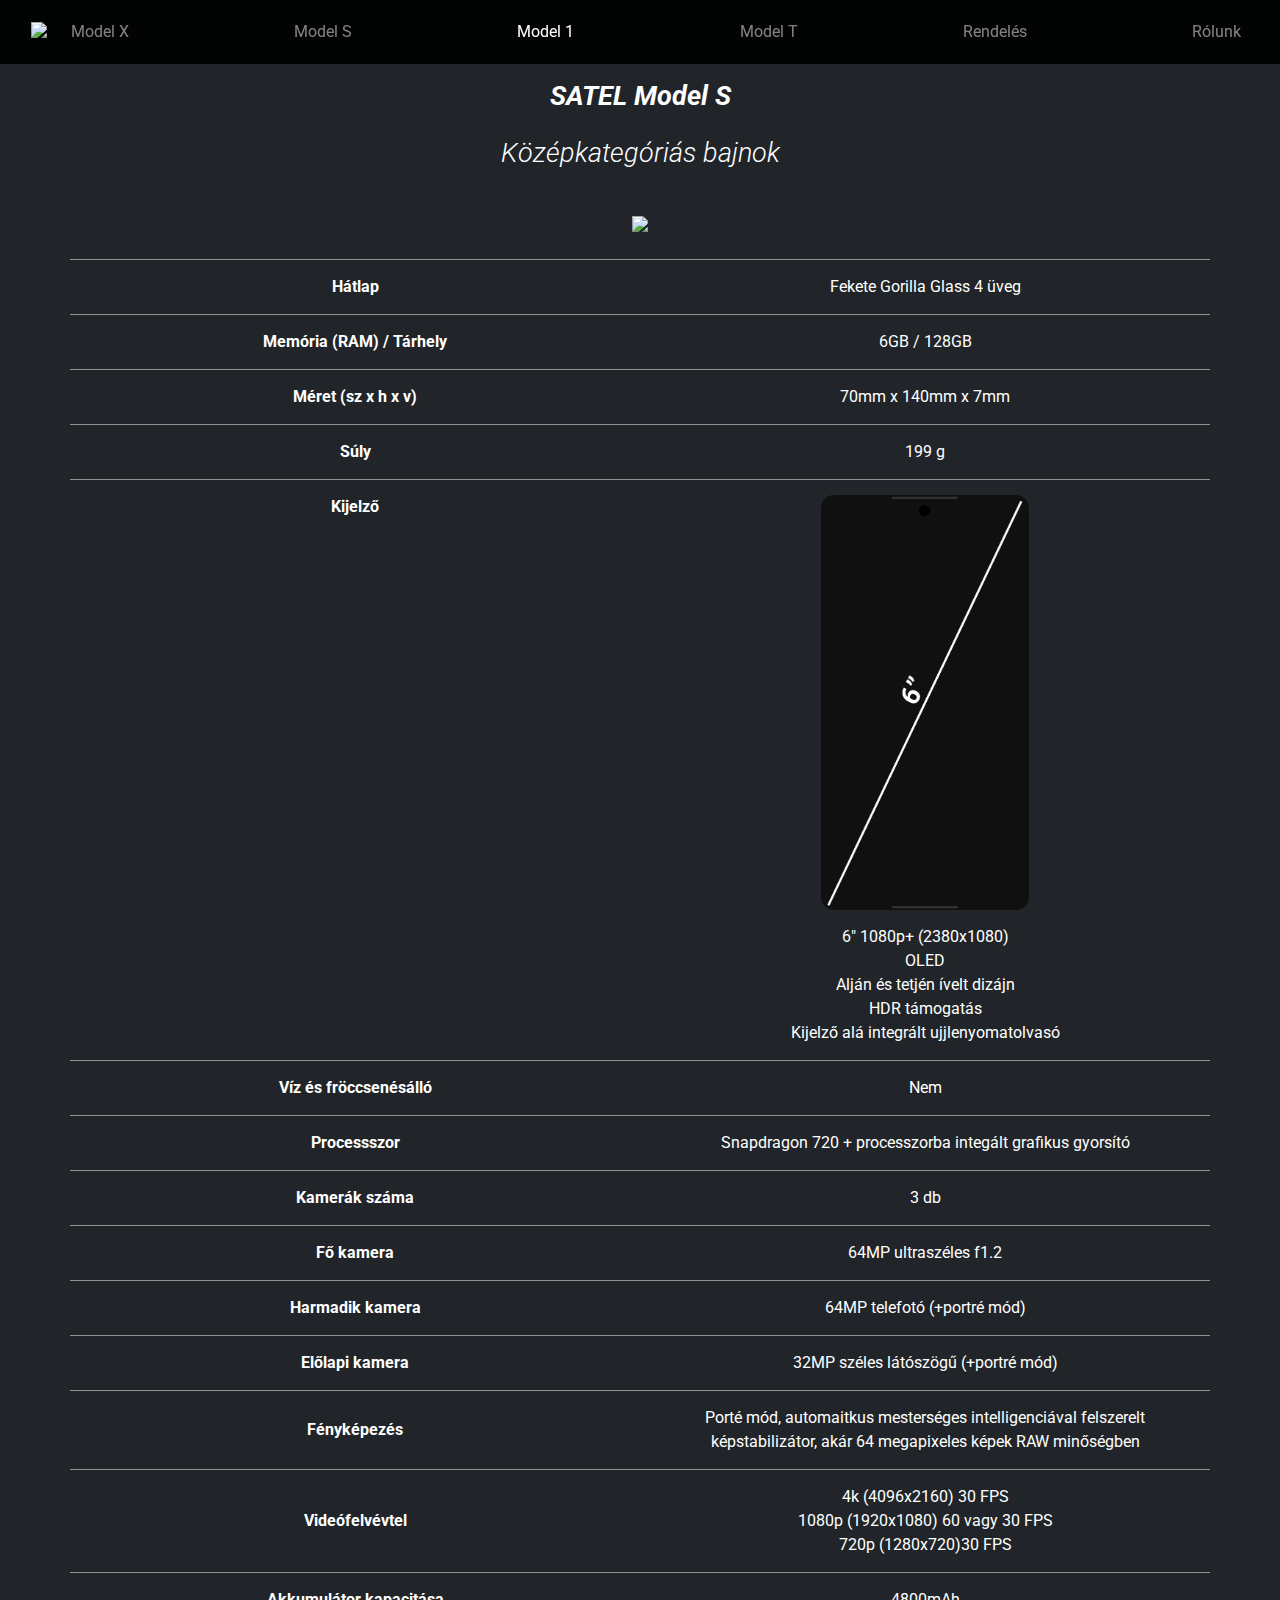
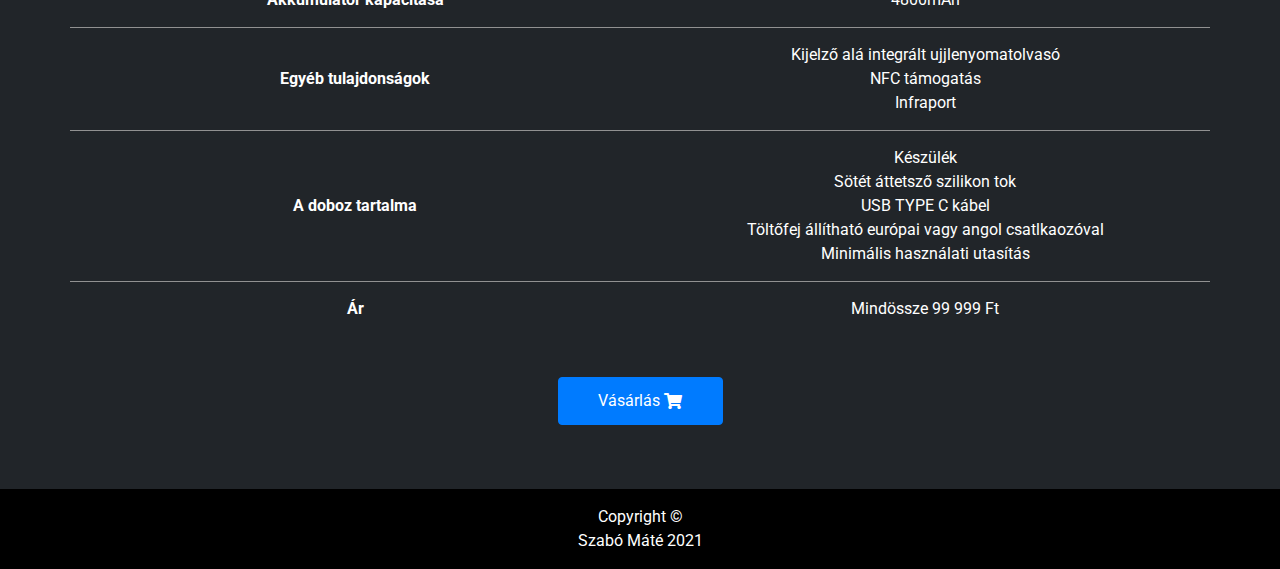
==== 1-details.html @ 9586a4cf "Fixed mentioned things by Linexy" ====
<!DOCTYPE html>
<html style="color: rgb(17,17,17);">

<head>
    <meta charset="utf-8">
    <meta name="viewport" content="width=device-width, initial-scale=1.0, shrink-to-fit=no">
    <title>Vizsga</title>
    <link rel="icon" type="image/png" sizes="256x256" href="assets/img/satel.png?h=edd8dccc657f54d1476982cf4995355c">
    <link rel="icon" type="image/png" sizes="256x256" href="assets/img/satel.png?h=edd8dccc657f54d1476982cf4995355c">
    <link rel="icon" type="image/png" sizes="256x256" href="assets/img/satel.png?h=edd8dccc657f54d1476982cf4995355c">
    <link rel="icon" type="image/png" sizes="256x256" href="assets/img/satel.png?h=edd8dccc657f54d1476982cf4995355c">
    <link rel="icon" type="image/png" sizes="256x256" href="assets/img/satel.png?h=edd8dccc657f54d1476982cf4995355c">
    <link rel="stylesheet" href="https://cdnjs.cloudflare.com/ajax/libs/twitter-bootstrap/4.5.2/css/bootstrap.min.css">
    <link rel="stylesheet" href="https://fonts.googleapis.com/css?family=Lora">
    <link rel="stylesheet" href="https://fonts.googleapis.com/css?family=Noto+Sans">
    <link rel="stylesheet" href="https://fonts.googleapis.com/css?family=Roboto:100,100i,300,300i,400,400i,500,500i,700,700i,900,900i">
    <link rel="stylesheet" href="https://fonts.googleapis.com/css?family=Roboto+Condensed">
    <link rel="stylesheet" href="https://fonts.googleapis.com/css?family=Roboto+Mono">
    <link rel="stylesheet" href="https://fonts.googleapis.com/css?family=Roboto+Slab">
    <link rel="stylesheet" href="https://use.fontawesome.com/releases/v5.12.0/css/all.css">
    <link rel="stylesheet" href="https://cdnjs.cloudflare.com/ajax/libs/font-awesome/4.7.0/css/font-awesome.min.css">
    <link rel="stylesheet" href="assets/fonts/fontawesome5-overrides.min.css?h=9db842b3dc3336737559eb4abc0f1b3d">
    <link rel="stylesheet" href="assets/css/styles.min.css?h=4b1eeb6b6dac32bccb40f4363daa2db7">
    <link rel="stylesheet" href="https://cdnjs.cloudflare.com/ajax/libs/aos/2.2.0/aos.css">
</head>

<body style="padding-top: 76px;color: rgb(255,255,255);background: #212529;font-family: Roboto, sans-serif;">
    <nav class="navbar navbar-dark navbar-expand-md fixed-top" style="background: rgba(0,0,0,0.92);">
        <div class="container-fluid"><a class="navbar-brand" href="index.html" style="height: 48px;"><img id="logo" src="assets/img/satel.png?h=edd8dccc657f54d1476982cf4995355c"></a><button data-toggle="collapse" class="navbar-toggler" data-target="#navcol-1"><span class="sr-only">Toggle navigation</span><span class="navbar-toggler-icon"></span></button>
            <div
                class="collapse navbar-collapse" id="navcol-1">
                <ul class="nav navbar-nav flex-grow-1 justify-content-between">
                    <li class="nav-item"><a class="nav-link" href="index.html#model-x">Model X</a></li>
                    <li class="nav-item"><a class="nav-link" href="index.html#model-s">Model S</a></li>
                    <li class="nav-item"><a class="nav-link active" href="index.html#model-1">Model 1</a></li>
                    <li class="nav-item"><a class="nav-link" href="index.html#model-t">Model T</a></li>
                    <li class="nav-item"><a class="nav-link" href="form.html">Rendelés</a></li>
                    <li class="nav-item"><a class="nav-link" href="about.html">Rólunk</a></li>
                </ul>
        </div>
        </div>
    </nav>
    <!-- Start: 2 Rows 1+2 Columns -->
    <div class="d-flex d-xl-flex flex-column justify-content-center align-items-center align-content-center align-items-xl-center">
        <div class="container text-center">
            <div class="row" data-aos="fade-up" style="border-width: 1px;border-color: #919191;border-bottom-style: solid;">
                <div class="col-md-12">
                    <p data-aos="fade" data-aos-duration="700" class="title" style="text-align: center;font-size: 27px;font-weight: bold;"><em>SATEL Model S</em><br></p>
                    <p data-aos="fade" data-aos-duration="350" data-aos-delay="350" class="subtitle" style="text-align: center;font-size: 27px;font-weight: 300;"><em>Középkategóriás bajnok</em><br></p>
                </div>
                <div class="col-md-12"><img data-aos="zoom-in" data-aos-duration="550" data-aos-delay="550" src="assets/img/Phone%20front%201.png?h=a044ed323709df4ae20cce576d5b8ad8" style="width: 333px;margin-bottom: 27px;margin-top: 27px;"></div>
            </div>
            <div class="row text-center d-flex d-xl-flex flex-grow-1 justify-content-center align-items-baseline align-content-center justify-content-xl-end align-items-xl-center" data-aos="fade-up" style="border: 1px none #919191 ;border-right-style: none;border-bottom-style: solid;">
                <div class="col-md-6 offset-0 text-left d-flex d-xl-flex flex-row justify-content-center align-self-center justify-content-xl-center align-items-xl-center" style="margin-top: auto;margin-bottom: auto;">
                    <div class="text-center d-xl-flex align-items-xl-center">
                        <p class="d-xl-flex justify-content-xl-center align-items-xl-center" style="margin: 15px;"><strong>Hátlap</strong></p>
                    </div>
                </div>
                <div class="col-md-6">
                    <div>
                        <p style="margin: 15px;">Fekete Gorilla Glass 4 üveg</p>
                    </div>
                </div>
            </div>
            <div class="row" data-aos="fade-up" style="border-width: 1px;border-color: #919191;border-bottom-style: solid;">
                <div class="col-md-6" style="margin-top: auto;margin-bottom: auto;">
                    <div>
                        <p style="margin: 15px;"><strong>Memória (RAM) / Tárhely</strong></p>
                    </div>
                </div>
                <div class="col-md-6">
                    <div>
                        <p style="margin: 15px;">6GB / 128GB<br></p>
                    </div>
                </div>
            </div>
            <div class="row" data-aos="fade-up" style="border-width: 1px;border-color: #919191;border-bottom-style: solid;">
                <div class="col-md-6">
                    <div>
                        <p style="margin: 15px;"><strong>Méret (sz x h x v)</strong></p>
                    </div>
                </div>
                <div class="col-md-6">
                    <div>
                        <p style="margin: 15px;">70mm x 140mm x 7mm</p>
                    </div>
                </div>
            </div>
            <div class="row" data-aos="fade-up" style="border-width: 1px;border-color: #919191;border-bottom-style: solid;">
                <div class="col-md-6">
                    <div>
                        <p style="margin: 15px;"><strong>Súly</strong></p>
                    </div>
                </div>
                <div class="col-md-6">
                    <div>
                        <p style="margin: 15px;">199 g</p>
                    </div>
                </div>
            </div>
            <div class="row" data-aos="fade-up" style="border: 1px none #919191 ;border-bottom-style: solid;">
                <div class="col-md-6">
                    <div>
                        <p style="margin-top: 15px;"><strong>Kijelző</strong></p>
                    </div>
                </div>
                <div class="col-md-6">
                    <div></div><img src="assets/img/Phone%20front%201%20size.png?h=485a93ac71f6abad9d766eea19a17dcf" style="width: 208px;margin-top: 15px;">
                    <p style="margin: 15px;">6" 1080p+ (2380x1080)<br>OLED<br>Alján és tetjén ívelt dizájn<br>HDR támogatás<br>Kijelző alá integrált ujjlenyomatolvasó<br></p>
                </div>
            </div>
            <div class="row" data-aos="fade-up" style="border-width: 1px;border-color: #919191;border-bottom-style: solid;">
                <div class="col-md-6">
                    <div>
                        <p style="margin: 15px;"><strong>Víz és fröccsenésálló</strong></p>
                    </div>
                </div>
                <div class="col-md-6">
                    <div>
                        <p style="margin: 15px;">Nem</p>
                    </div>
                </div>
            </div>
            <div class="row" data-aos="fade-up" style="border-width: 1px;border-color: #919191;border-bottom-style: solid;">
                <div class="col-md-6">
                    <div>
                        <p style="margin: 15px;"><strong>Processszor</strong></p>
                    </div>
                </div>
                <div class="col-md-6">
                    <div>
                        <p style="margin: 15px;">Snapdragon 720 + processzorba integált grafikus gyorsító</p>
                    </div>
                </div>
            </div>
            <div class="row" data-aos="fade-up" style="border-width: 1px;border-color: #919191;border-bottom-style: solid;">
                <div class="col-md-6 d-xl-flex justify-content-xl-center align-items-xl-center">
                    <div>
                        <p style="margin: 15px;"><strong>Kamerák száma</strong></p>
                    </div>
                </div>
                <div class="col-md-6">
                    <div>
                        <p style="margin: 15px;">3 db</p>
                    </div>
                </div>
            </div>
            <div class="row" data-aos="fade-up" style="border-width: 1px;border-color: #919191;border-bottom-style: solid;">
                <div class="col-md-6 d-xl-flex justify-content-xl-center align-items-xl-center">
                    <div>
                        <p style="margin: 15px;"><strong>Fő kamera</strong></p>
                    </div>
                </div>
                <div class="col-md-6">
                    <div>
                        <p style="margin: 15px;">64MP ultraszéles f1.2</p>
                    </div>
                </div>
            </div>
            <div class="row" data-aos="fade-up" style="border-width: 1px;border-color: #919191;border-bottom-style: solid;">
                <div class="col-md-6 d-xl-flex justify-content-xl-center align-items-xl-center">
                    <div>
                        <p style="margin: 15px;"><strong>Harmadik kamera</strong></p>
                    </div>
                </div>
                <div class="col-md-6">
                    <div>
                        <p style="margin: 15px;">64MP telefotó (+portré mód)</p>
                    </div>
                </div>
            </div>
            <div class="row" data-aos="fade-up" style="border-width: 1px;border-color: #919191;border-bottom-style: solid;">
                <div class="col-md-6 d-xl-flex justify-content-xl-center align-items-xl-center">
                    <div>
                        <p style="margin: 15px;"><strong>Előlapi kamera</strong></p>
                    </div>
                </div>
                <div class="col-md-6">
                    <div>
                        <p style="margin: 15px;">32MP széles látószögű (+portré mód)</p>
                    </div>
                </div>
            </div>
            <div class="row" data-aos="fade-up" style="border-width: 1px;border-color: #919191;border-bottom-style: solid;">
                <div class="col-md-6 d-xl-flex justify-content-xl-center align-items-xl-center">
                    <div>
                        <p style="margin: 15px;"><strong>Fényképezés</strong></p>
                    </div>
                </div>
                <div class="col-md-6 text-left">
                    <div>
                        <p class="text-center" style="margin: 15px;">Porté mód, automaitkus mesterséges intelligenciával felszerelt képstabilizátor, akár 64 megapixeles képek RAW minőségben</p>
                    </div>
                </div>
            </div>
            <div class="row" data-aos="fade-up" style="border-width: 1px;border-color: #919191;border-bottom-style: solid;">
                <div class="col-md-6 d-xl-flex justify-content-xl-center align-items-xl-center">
                    <div>
                        <p style="margin: 15px;"><strong>Videófelvévtel</strong></p>
                    </div>
                </div>
                <div class="col-md-6 text-left">
                    <div>
                        <p class="text-center" style="margin: 15px;">4k (4096x2160) 30 FPS<br>1080p (1920x1080) 60 vagy 30 FPS<br>720p (1280x720)30 FPS</p>
                    </div>
                </div>
            </div>
            <div class="row" data-aos="fade-up" style="border-width: 1px;border-color: #919191;border-bottom-style: solid;">
                <div class="col-md-6 d-xl-flex justify-content-xl-center align-items-xl-center">
                    <div>
                        <p style="margin: 15px;"><strong>Akkumulátor kapacitása</strong></p>
                    </div>
                </div>
                <div class="col-md-6 text-left">
                    <div>
                        <p class="text-center" style="margin: 15px;">4800mAh</p>
                    </div>
                </div>
            </div>
            <div class="row" data-aos="fade-up" style="border-width: 1px;border-color: #919191;border-bottom-style: solid;">
                <div class="col-md-6 text-center d-xl-flex justify-content-xl-center align-items-xl-center">
                    <div>
                        <p style="margin: 15px;"><strong>Egyéb tulajdonságok</strong></p>
                    </div>
                </div>
                <div class="col-md-6 text-left">
                    <div>
                        <p class="text-center" style="margin: 15px;">Kijelző alá integrált ujjlenyomatolvasó<br>NFC támogatás<br>Infraport<br></p>
                    </div>
                </div>
            </div>
            <div class="row" data-aos="fade-up" style="border: 1px none #919191 ;border-bottom-style: solid;">
                <div class="col-md-6 d-xl-flex justify-content-xl-center align-items-xl-center">
                    <div>
                        <p style="margin: 15px;"><strong>A doboz tartalma</strong></p>
                    </div>
                </div>
                <div class="col-md-6">
                    <div>
                        <p class="text-center" style="margin: 15px;">Készülék<br>Sötét áttetsző szilikon tok<br>USB TYPE C kábel<br>Töltőfej állítható európai vagy angol csatlkaozóval<br>Minimális használati utasítás</p>
                    </div>
                </div>
            </div>
            <div class="row" data-aos="fade-up" style="border-style: none;border-bottom-style: none;margin-bottom: 6px;">
                <div class="col-md-6 d-xl-flex justify-content-xl-center align-items-xl-center">
                    <div>
                        <p style="margin: 15px;"><strong>Ár</strong></p>
                    </div>
                </div>
                <div class="col-md-6">
                    <div>
                        <p class="text-center" style="margin: 15px;">Mindössze 99 999 Ft</p>
                    </div>
                </div>
            </div>
        </div>
    </div>
    <!-- End: 2 Rows 1+2 Columns -->
    <section class="text-center d-flex d-xl-flex justify-content-center align-items-center justify-content-xl-center" data-aos="zoom-in" data-aos-duration="500" id="shopping-button" style="margin-top: 35px;margin-bottom: 64px;"><a class="btn btn-primary d-flex justify-content-center align-items-center" role="button" href="form.html" style="width: 165px;height: 48px;padding: 0px;padding-top: auto;padding-bottom: auto;">Vásárlás&nbsp;<i class="fas fa-shopping-cart"></i></a></section>
    <footer
        class="text-white d-flex d-xl-flex flex-column justify-content-center align-items-center align-content-center justify-content-xl-center align-items-xl-center" style="background: rgb(0,0,0);height: 80px;width: 100%;position: absolute;/*bottom: 0;*/">
        <div class="d-flex d-xl-flex flex-column justify-content-xl-center align-items-xl-center">
            <p class="text-center" style="margin-bottom: 0;">Copyright ©<br></p>
            <p class="text-center" style="margin-bottom: 0;">Szabó Máté 2021<br></p>
        </div>
        </footer>
        <script src="https://cdnjs.cloudflare.com/ajax/libs/jquery/3.5.1/jquery.min.js"></script>
        <script src="https://cdnjs.cloudflare.com/ajax/libs/twitter-bootstrap/4.5.2/js/bootstrap.bundle.min.js"></script>
        <script src="https://cdnjs.cloudflare.com/ajax/libs/aos/2.2.0/aos.js"></script>
        <script src="assets/js/script.min.js?h=37b0b63d0cb02a676bc156788b3ff7fd"></script>
</body>

</html>
---- assets/fonts/fontawesome5-overrides.min.css ----
.fab.fa-bitcoin:before{content:"\f379"}.far.fa-calendar:before,.fas.fa-calendar:before{content:"\f133"}.far.fa-clipboard:before,.fas.fa-clipboard:before{content:"\f328"}.fab.fa-facebook-f:before{content:"\f39e"}.fab.fa-google-plus:before{content:"\f2b3"}.fas.fa-hotel:before{content:"\f594"}.fab.fa-linkedin:before{content:"\f08c"}.fas.fa-reply:before{content:"\f3e5"}.fas.fa-thermometer:before{content:"\f491"}.fab.fa-vimeo:before{content:"\f40a"}.far.fa-window-close:before,.fas.fa-window-close:before{content:"\f410"}.fab.fa-youtube-square:before{content:"\f431"}
---- assets/css/styles.min.css ----
.article-clean{color:#56585b;background-color:#fff;font-family:Lora,serif;font-size:14px}.article-clean .intro{font-size:16px;margin:0 auto 30px}.article-clean .intro h1{font-size:32px;margin-bottom:15px;padding-top:20px;line-height:1.5;color:inherit;margin-top:20px}.article-clean .intro p{color:#929292;font-size:12px}.article-clean .intro p .by{font-style:italic}.article-clean .intro p .date{text-transform:uppercase;padding:4px 0 4px 10px;margin-left:10px;border-left:1px solid #ddd}.article-clean .intro p a{color:#333;text-transform:uppercase;padding-left:3px}.article-clean .intro img{margin-top:20px}.article-clean .text p{margin-bottom:20px;line-height:1.45}.article-clean .text h2{margin-top:28px;margin-bottom:20px;line-height:1.45;font-size:16px;font-weight:700;color:#333}@media (min-width:768px){.article-clean .text p{font-size:16px}.article-clean .text h2{font-size:20px}}.article-clean .text figure{text-align:center;margin-top:30px;margin-bottom:20px}.article-clean .text figure img{margin-bottom:12px;max-width:100%}.buy{margin-right:15px;cursor:pointer}.contact-clean{background:#f1f7fc;padding:80px 0}.contact-clean form{max-width:480px;width:90%;margin:0 auto;background-color:#fff;padding:40px;border-radius:4px;color:#505e6c;box-shadow:1px 1px 5px rgba(0,0,0,.1)}.contact-clean h2{margin-top:5px;font-weight:700;font-size:28px;margin-bottom:36px;color:inherit}.contact-clean .form-group:last-child{margin-bottom:5px}.contact-clean form .form-control{background:#fff;border-radius:2px;box-shadow:1px 1px 1px rgba(0,0,0,.05);outline:0;color:inherit;padding-left:12px;height:42px}.contact-clean form .form-control:focus{border:1px solid #b2b2b2}.contact-clean form textarea.form-control{min-height:100px;max-height:260px;padding-top:10px;resize:vertical}.contact-clean form .btn{padding:16px 32px;border:none;background:0 0;box-shadow:none;text-shadow:none;opacity:.9;text-transform:uppercase;font-weight:700;font-size:13px;letter-spacing:.4px;line-height:1;outline:0!important}.contact-clean form .btn:hover,.highlight-blue .buttons .btn:hover,.highlight-phone .intro .btn:hover{opacity:1}.contact-clean form .btn:active,.highlight-blue .buttons .btn:active,.highlight-phone .intro .btn:active{transform:translateY(1px)}.contact-clean form .btn-primary{background-color:#055ada!important;margin-top:15px;color:#fff}.features-boxed{color:#313437;background-color:#eef4f7}.features-boxed p,.highlight-phone p{color:#7d8285}.features-boxed h2{font-weight:700;margin-bottom:40px;padding-top:40px;color:inherit}.features-boxed .intro{font-size:16px;max-width:500px;margin:0 auto}.features-boxed .intro p{margin-bottom:0}.features-boxed .features{padding:50px 0}.features-boxed .item,.highlight-blue .buttons{text-align:center}.features-boxed .item .box{text-align:center;padding:30px;background-color:#fff;margin-bottom:30px}.features-boxed .item .icon{font-size:60px;color:#1485ee;margin-top:20px;margin-bottom:35px}.features-boxed .item .name{font-weight:700;font-size:18px;margin-bottom:8px;margin-top:0;color:inherit}.features-boxed .item .description{font-size:15px;margin-top:15px;margin-bottom:20px}.highlight-blue{color:#fff;background-color:#1e6add;padding:50px 0}.highlight-blue p{color:#c4d5ef;line-height:1.5}.highlight-blue h2{font-weight:400;margin-bottom:25px;line-height:1.5;padding-top:0;margin-top:0;color:inherit}.highlight-blue .intro{font-size:16px;max-width:500px;margin:0 auto 25px}.highlight-blue .buttons .btn{padding:16px 32px;margin:6px;border:none;background:0 0;box-shadow:none;text-shadow:none;opacity:.9;text-transform:uppercase;font-weight:700;font-size:13px;letter-spacing:.4px;line-height:1}.highlight-blue .buttons .btn-primary,.highlight-blue .buttons .btn-primary:active{border:2px solid rgba(255,255,255,.7);border-radius:6px;color:#ebeff1;box-shadow:none;text-shadow:none;padding:14px 24px;background:0 0;transition:background-color .25s}.highlight-phone{color:#313437;background-color:#eef4f7;padding:50px 0 55px;overflow:hidden}.highlight-phone h2{font-weight:700;margin-bottom:35px;line-height:1.5;padding-top:0;margin-top:0;color:inherit}.highlight-phone .intro{font-size:18px;max-width:500px;line-height:1.5}@media (max-width:767px){.contact-clean{padding:20px 0}.contact-clean form{padding:30px}.features-boxed h2{margin-bottom:25px;padding-top:25px;font-size:24px}.highlight-phone{text-align:center}.highlight-phone .intro{max-width:none}}.highlight-phone .intro p{margin-bottom:35px}.highlight-phone .intro .btn{padding:16px 32px;border:none;background:0 0;box-shadow:none;text-shadow:none;opacity:.9;text-transform:uppercase;font-weight:700;font-size:13px;letter-spacing:.4px;line-height:1}.highlight-phone .intro .btn-primary{background-color:#055ada;color:#fff}.highlight-phone .phone-mockup{position:relative;max-width:260px;margin-top:-30px;margin-bottom:-230px;transform:rotate(-15deg)}.highlight-phone .phone-mockup img.device{width:100%;height:auto}.highlight-phone .phone-mockup .screen{position:absolute;width:94%;height:91%;top:1%;left:3%;border:1px solid #444;border-radius:20px;overflow:hidden;background:url(screen-content-phone.jpg) center/cover;z-index:-1}.highlight-phone .phone-mockup .screen:before{content:'';background-color:#fff;position:absolute;width:70%;height:140%;top:-6%;right:-60%;transform:rotate(-19deg);opacity:.2}.product{padding-top:65px;text-align:center;padding-bottom:65px}.product .h2{font-size:27px;font-weight:400}.product h1{font-size:55px;font-weight:700}.product .links{margin-bottom:25px;font-size:22px}.product.model-x{background-color:#f9f9f9}#logo{line-height:0;width:35px}.navbar-dark .navbar-nav .nav-link{color:rgba(255,255,255,.5);transition:.5s}#hero{height:100vh}#scroll-icon{font-size:83px;color:#fff;font-weight:83}@media (min-width:576px){#model-t-front{width:512px;height:auto}}@media (min-width:992px){#model-t-front{width:900px;height:auto}}@media (min-width:300px){.model-t{width:86%}}.phone-front{width:340px}:root{scroll-behavior:smooth}#about-img{width:50%}
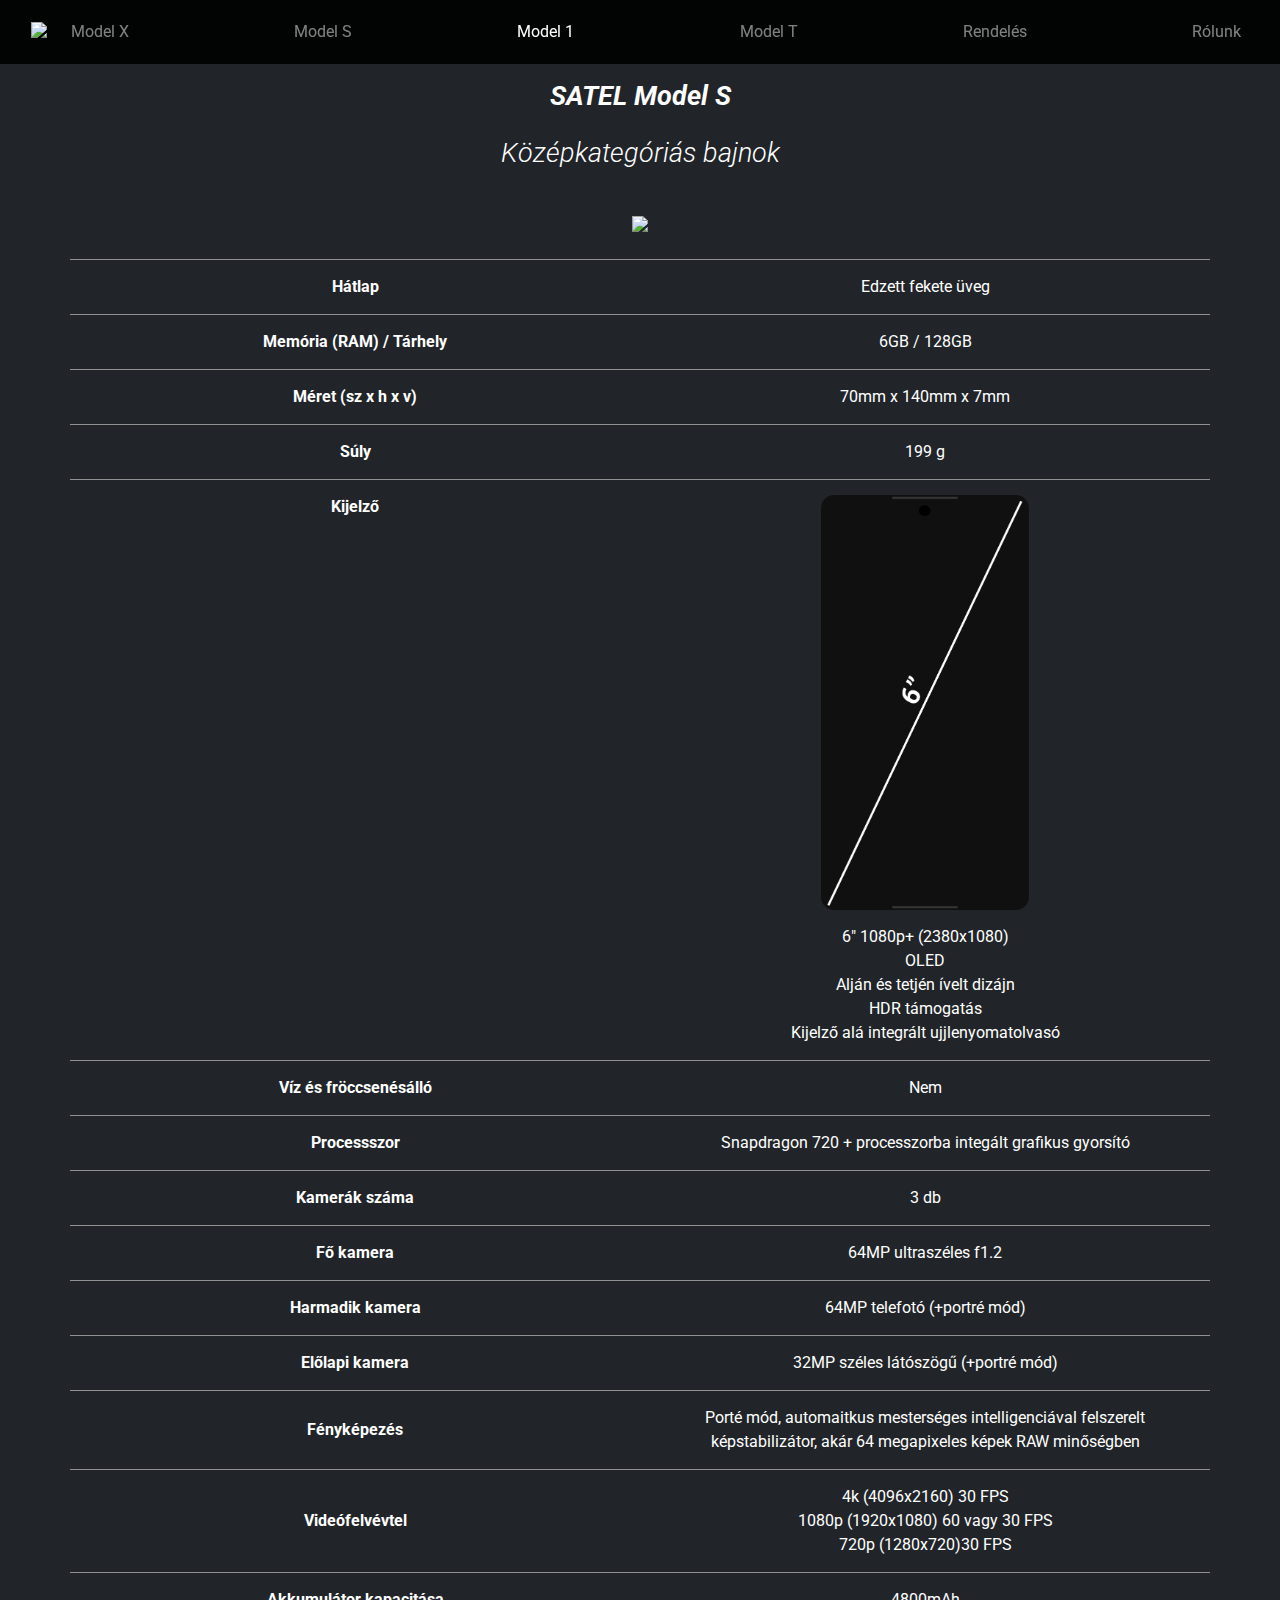
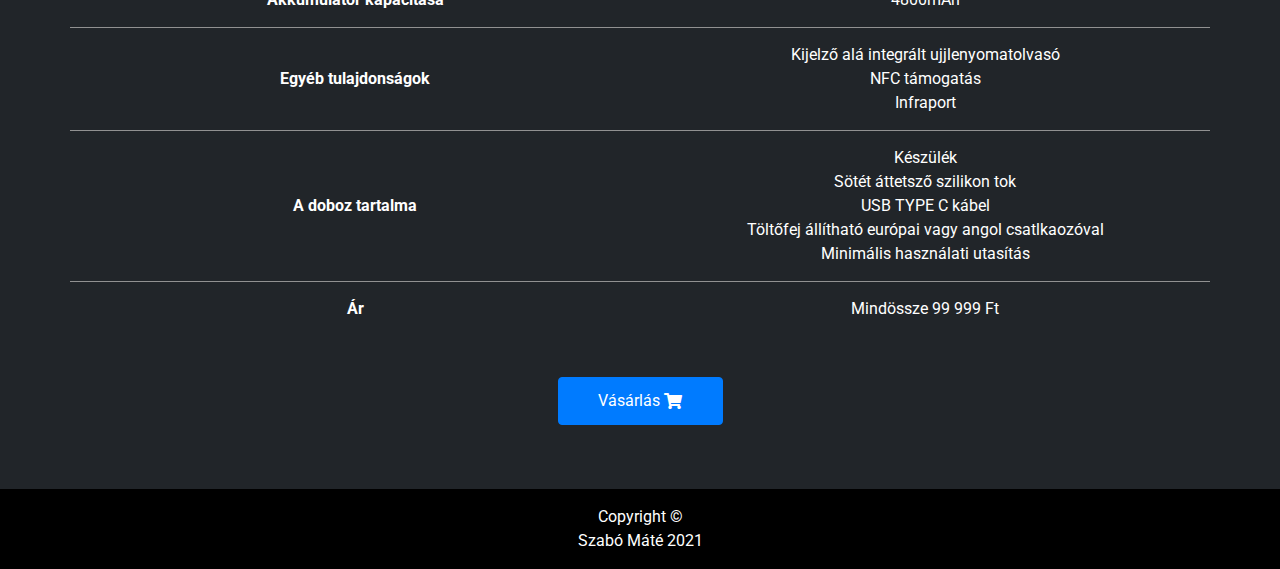
==== commit 3980f474: "Fixed glasses" ====
--- a/1-details.html
+++ b/1-details.html
@@ -58,7 +58,7 @@
                 </div>
                 <div class="col-md-6">
                     <div>
-                        <p style="margin: 15px;">Fekete Gorilla Glass 4 üveg</p>
+                        <p style="margin: 15px;">Edzett fekete üveg</p>
                     </div>
                 </div>
             </div>
